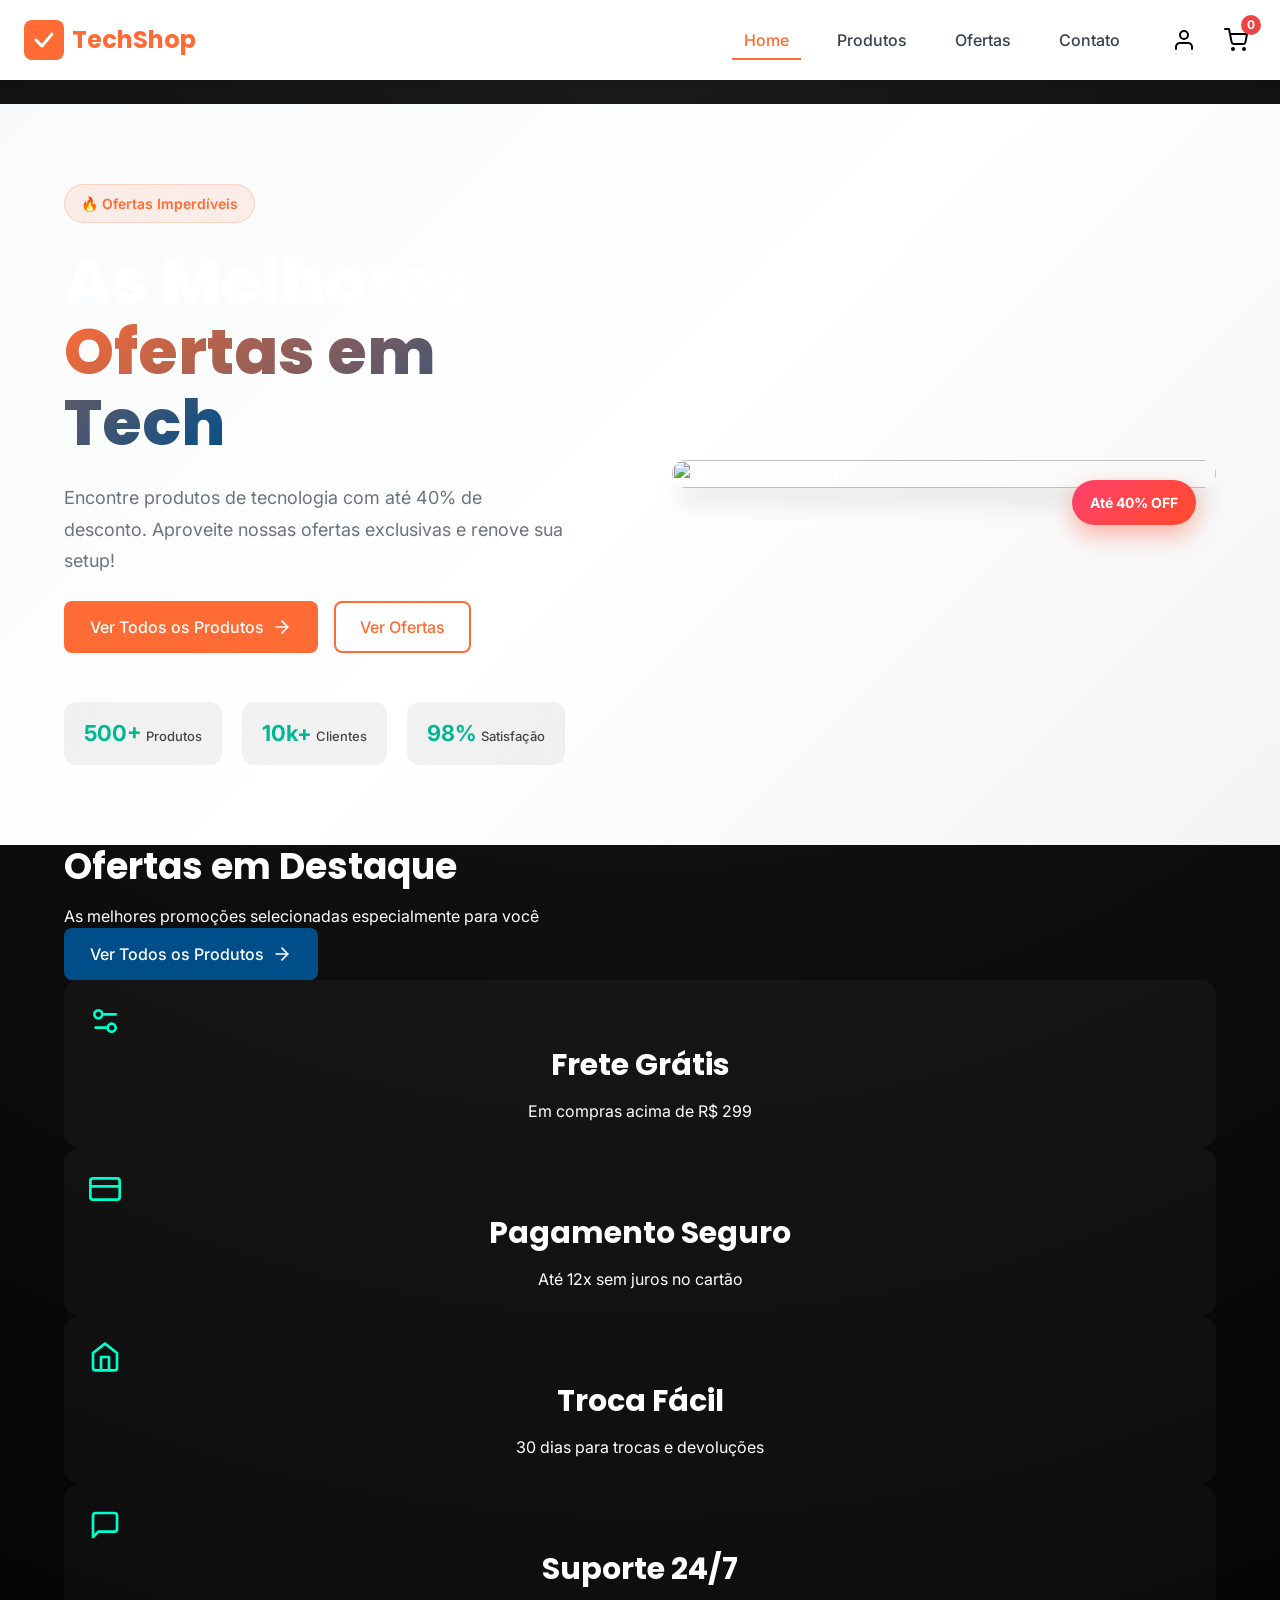
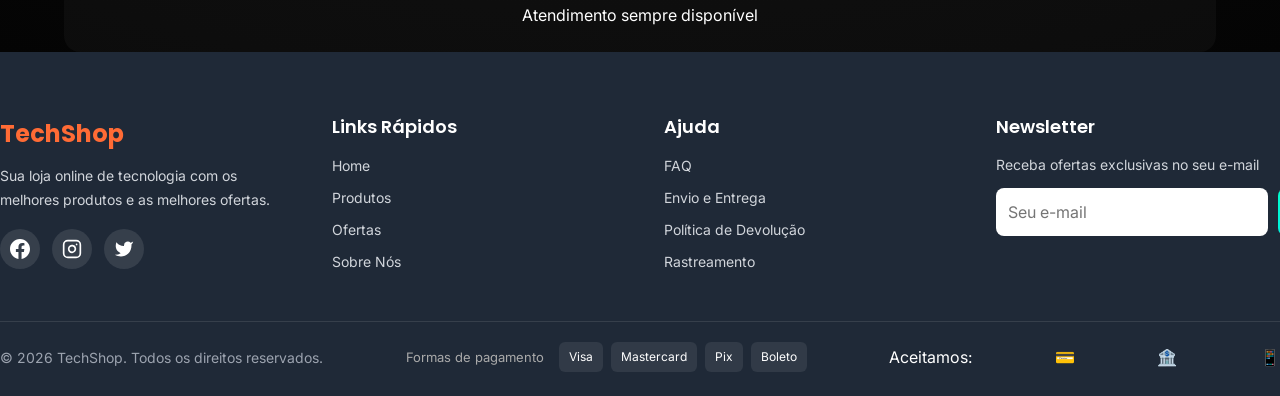
==== Downloads/incubadora-nivel-1-estagiario-main/pages/index.html @ 1cebe092 "style: melhora alinhamento e visual da seção de pagamentos no footer" ====
tml><!doctype html>
<html lang="pt-BR">
	<head>
		<meta charset="UTF-8" />
		<meta
			name="viewport"
			content="width=device-width, initial-scale=1.0" />
		<meta
			name="description"
			content="Encontre as melhores ofertas em eletrônicos, periféricos e muito mais. Compre com os melhores preços!" />
		<meta
			name="keywords"
			content="e-commerce, eletrônicos, ofertas, compras online" />
		<meta
			name="author"
			content="E-commerce" />

		<!-- Open Graph / Facebook -->
		<meta
			property="og:type"
			content="website" />
		<meta
			property="og:title"
			content="E-commerce - As Melhores Ofertas em Tecnologia" />
		<meta
			property="og:description"
			content="Encontre as melhores ofertas em eletrônicos, periféricos e muito mais" />

		<title>E-commerce - Home | As Melhores Ofertas em Tecnologia</title>

		<!-- Fonts -->
		<link
			rel="preconnect"
			href="https://fonts.googleapis.com" />
		<link
			rel="preconnect"
			href="https://fonts.gstatic.com"
			crossorigin />
		<link
			href="https://fonts.googleapis.com/css2?family=Inter:wght@300;400;500;600;700;800&family=Poppins:wght@400;500;600;700;800&display=swap"
			rel="stylesheet" />

		<!-- Stylesheet -->
		<link
			rel="stylesheet"
			href="../css/main.css" />
	</head>
	<body>
		<!-- Header / Navigation -->
		<header class="header">
			<div class="header__container">
				<!-- Logo -->
				<a
					href="index.html"
					class="header__logo">
					<svg
						class="header__logo-icon"
						viewBox="0 0 40 40"
						fill="none"
						xmlns="http://www.w3.org/2000/svg">
						<rect
							width="40"
							height="40"
							rx="8"
							fill="currentColor" />
						<path
							d="M12 20L18 26L28 14"
							stroke="white"
							stroke-width="3"
							stroke-linecap="round"
							stroke-linejoin="round" />
					</svg>
					<span>TechShop</span>
				</a>

				<!-- Menu Toggle (Mobile) -->
				<button
					class="header__menu-toggle"
					aria-label="Menu">
					<span class="header__menu-toggle-bar"></span>
					<span class="header__menu-toggle-bar"></span>
					<span class="header__menu-toggle-bar"></span>
				</button>

				<!-- Navigation -->
				<nav class="header__nav">
					<ul class="header__menu">
						<li class="header__menu-item">
							<a
								href="index.html"
								class="header__menu-link active"
								>Home</a
							>
						</li>
						<li class="header__menu-item">
							<a
								href="products.html"
								class="header__menu-link"
								>Produtos</a
							>
						</li>
						<li class="header__menu-item">
							<a
								href="#ofertas"
								class="header__menu-link"
								>Ofertas</a
							>
						</li>
						<li class="header__menu-item">
							<a
								href="#contato"
								class="header__menu-link"
								>Contato</a
							>
						</li>
					</ul>

					<!-- Actions -->
					<div class="header__actions">
						<button
							class="header__icon-btn"
							data-login-btn
							aria-label="Login">
							<svg
								xmlns="http://www.w3.org/2000/svg"
								width="24"
								height="24"
								viewBox="0 0 24 24"
								fill="none"
								stroke="currentColor"
								stroke-width="2"
								stroke-linecap="round"
								stroke-linejoin="round">
								<path d="M20 21v-2a4 4 0 0 0-4-4H8a4 4 0 0 0-4 4v2"></path>
								<circle
									cx="12"
									cy="7"
									r="4"></circle>
							</svg>
						</button>
						<button
							class="header__icon-btn"
							data-cart-btn
							aria-label="Carrinho">
							<svg
								xmlns="http://www.w3.org/2000/svg"
								width="24"
								height="24"
								viewBox="0 0 24 24"
								fill="none"
								stroke="currentColor"
								stroke-width="2"
								stroke-linecap="round"
								stroke-linejoin="round">
								<circle
									cx="9"
									cy="21"
									r="1"></circle>
								<circle
									cx="20"
									cy="21"
									r="1"></circle>
								<path
									d="M1 1h4l2.68 13.39a2 2 0 0 0 2 1.61h9.72a2 2 0 0 0 2-1.61L23 6H6"></path>
							</svg>
							<span class="header__cart-badge">0</span>
						</button>
					</div>
				</nav>

				<!-- Overlay for mobile menu -->
				<div class="header__overlay"></div>
			</div>
		</header>

		<!-- Main Content -->
		<main class="main-content">
			<!-- Hero Section -->
			<section class="hero">
				<div class="hero__container container">
					<div class="hero__content">
						<span class="hero__badge">🔥 Ofertas Imperdíveis</span>
						<h1 class="hero__title">
							As Melhores<br />
							<span class="hero__title-highlight">Ofertas em Tech</span>
						</h1>
						<p class="hero__description">
							Encontre produtos de tecnologia com até 40% de desconto. Aproveite
							nossas ofertas exclusivas e renove sua setup!
						</p>
						<div class="hero__actions">
							<a
								href="products.html"
								class="btn btn-primary btn-lg">
								Ver Todos os Produtos
								<svg
									xmlns="http://www.w3.org/2000/svg"
									width="20"
									height="20"
									viewBox="0 0 24 24"
									fill="none"
									stroke="currentColor"
									stroke-width="2"
									stroke-linecap="round"
									stroke-linejoin="round">
									<line
										x1="5"
										y1="12"
										x2="19"
										y2="12"></line>
									<polyline points="12 5 19 12 12 19"></polyline>
								</svg>
							</a>
							<a
								href="#ofertas"
								class="btn btn-outline btn-lg">
								Ver Ofertas
							</a>
						</div>
						<div class="hero__stats">
							<div class="hero__stat">
								<span class="hero__stat-value">500+</span>
								<span class="hero__stat-label">Produtos</span>
							</div>
							<div class="hero__stat">
								<span class="hero__stat-value">10k+</span>
								<span class="hero__stat-label">Clientes</span>
							</div>
							<div class="hero__stat">
								<span class="hero__stat-value">98%</span>
								<span class="hero__stat-label">Satisfação</span>
							</div>
						</div>
					</div>
					<div class="hero__image">
						<img
							src="https://images.unsplash.com/photo-1498049794561-7780e7231661?w=800&q=80"
							alt="Setup de tecnologia"
							class="hero__img" />
						<div class="hero__badge-float">
							<span class="hero__badge-float-text">Até 40% OFF</span>
						</div>
					</div>
				</div>
			</section>

			<!-- Featured Offers Section -->
			<section
				class="offers"
				id="ofertas">
				<div class="container">
					<div class="section__header">
						<h2 class="section__title">Ofertas em Destaque</h2>
						<p class="section__description">
							As melhores promoções selecionadas especialmente para você
						</p>
					</div>

					<div
						class="offers__grid"
						id="featuredProducts">
						<!-- Products will be loaded here by JS -->
					</div>

					<div class="section__footer">
						<a
							href="products.html"
							class="btn btn-secondary btn-lg">
							Ver Todos os Produtos
							<svg
								xmlns="http://www.w3.org/2000/svg"
								width="20"
								height="20"
								viewBox="0 0 24 24"
								fill="none"
								stroke="currentColor"
								stroke-width="2"
								stroke-linecap="round"
								stroke-linejoin="round">
								<line
									x1="5"
									y1="12"
									x2="19"
									y2="12"></line>
								<polyline points="12 5 19 12 12 19"></polyline>
							</svg>
						</a>
					</div>
				</div>
			</section>

			<!-- Benefits Section -->
			<section class="benefits py-20 bg-gray">

				<div class="container">
					<div class="benefits__grid">
						<div class="benefit">
							<div class="benefit__icon">
								<svg
									xmlns="http://www.w3.org/2000/svg"
									width="32"
									height="32"
									viewBox="0 0 24 24"
									fill="none"
									stroke="currentColor"
									stroke-width="2"
									stroke-linecap="round"
									stroke-linejoin="round">
									<path d="M20 7h-9"></path>
									<path d="M14 17H5"></path>
									<circle
										cx="17"
										cy="17"
										r="3"></circle>
									<circle
										cx="7"
										cy="7"
										r="3"></circle>
								</svg>
							</div>
							<h3 class="benefit__title">Frete Grátis</h3>
							<p class="benefit__text">Em compras acima de R$ 299</p>
						</div>
						<div class="benefit">
							<div class="benefit__icon">
								<svg
									xmlns="http://www.w3.org/2000/svg"
									width="32"
									height="32"
									viewBox="0 0 24 24"
									fill="none"
									stroke="currentColor"
									stroke-width="2"
									stroke-linecap="round"
									stroke-linejoin="round">
									<rect
										x="1"
										y="4"
										width="22"
										height="16"
										rx="2"
										ry="2"></rect>
									<line
										x1="1"
										y1="10"
										x2="23"
										y2="10"></line>
								</svg>
							</div>
							<h3 class="benefit__title">Pagamento Seguro</h3>
							<p class="benefit__text">Até 12x sem juros no cartão</p>
						</div>
						<div class="benefit">
							<div class="benefit__icon">
								<svg
									xmlns="http://www.w3.org/2000/svg"
									width="32"
									height="32"
									viewBox="0 0 24 24"
									fill="none"
									stroke="currentColor"
									stroke-width="2"
									stroke-linecap="round"
									stroke-linejoin="round">
									<path
										d="M3 9l9-7 9 7v11a2 2 0 0 1-2 2H5a2 2 0 0 1-2-2z"></path>
									<polyline points="9 22 9 12 15 12 15 22"></polyline>
								</svg>
							</div>
							<h3 class="benefit__title">Troca Fácil</h3>
							<p class="benefit__text">30 dias para trocas e devoluções</p>
						</div>
						<div class="benefit">
							<div class="benefit__icon">
								<svg
									xmlns="http://www.w3.org/2000/svg"
									width="32"
									height="32"
									viewBox="0 0 24 24"
									fill="none"
									stroke="currentColor"
									stroke-width="2"
									stroke-linecap="round"
									stroke-linejoin="round">
									<path
										d="M21 15a2 2 0 0 1-2 2H7l-4 4V5a2 2 0 0 1 2-2h14a2 2 0 0 1 2 2z"></path>
								</svg>
							</div>
							<h3 class="benefit__title">Suporte 24/7</h3>
							<p class="benefit__text">Atendimento sempre disponível</p>
						</div>
					</div>
				</div>
			</section>
		</main>

		<!-- Footer -->
		<footer class="footer">
			<div class="footer__container">
				<div class="footer__grid">
					<!-- About -->
					<div class="footer__column">
						<div class="footer__logo">TechShop</div>
						<p class="footer__about">
							Sua loja online de tecnologia com os melhores produtos e as
							melhores ofertas.
						</p>
						<div class="footer__social">
							<a
								href="#"
								class="footer__social-link"
								aria-label="Facebook">
								<svg
									xmlns="http://www.w3.org/2000/svg"
									width="20"
									height="20"
									viewBox="0 0 24 24"
									fill="currentColor">
									<path
										d="M24 12.073c0-6.627-5.373-12-12-12s-12 5.373-12 12c0 5.99 4.388 10.954 10.125 11.854v-8.385H7.078v-3.47h3.047V9.43c0-3.007 1.792-4.669 4.533-4.669 1.312 0 2.686.235 2.686.235v2.953H15.83c-1.491 0-1.956.925-1.956 1.874v2.25h3.328l-.532 3.47h-2.796v8.385C19.612 23.027 24 18.062 24 12.073z" />
								</svg>
							</a>
							<a
								href="#"
								class="footer__social-link"
								aria-label="Instagram">
								<svg
									xmlns="http://www.w3.org/2000/svg"
									width="20"
									height="20"
									viewBox="0 0 24 24"
									fill="none"
									stroke="currentColor"
									stroke-width="2"
									stroke-linecap="round"
									stroke-linejoin="round">
									<rect
										x="2"
										y="2"
										width="20"
										height="20"
										rx="5"
										ry="5"></rect>
									<path
										d="M16 11.37A4 4 0 1 1 12.63 8 4 4 0 0 1 16 11.37z"></path>
									<line
										x1="17.5"
										y1="6.5"
										x2="17.51"
										y2="6.5"></line>
								</svg>
							</a>
							<a
								href="#"
								class="footer__social-link"
								aria-label="Twitter">
								<svg
									xmlns="http://www.w3.org/2000/svg"
									width="20"
									height="20"
									viewBox="0 0 24 24"
									fill="currentColor">
									<path
										d="M23 3a10.9 10.9 0 01-3.14 1.53 4.48 4.48 0 00-7.86 3v1A10.66 10.66 0 013 4s-4 9 5 13a11.64 11.64 0 01-7 2c9 5 20 0 20-11.5a4.5 4.5 0 00-.08-.83A7.72 7.72 0 0023 3z" />
								</svg>
							</a>
						</div>
					</div>

					<!-- Links -->
					<div class="footer__column">
						<h4 class="footer__column-title">Links Rápidos</h4>
						<ul class="footer__links">
							<li>
								<a
									href="index.html"
									class="footer__link"
									>Home</a
								>
							</li>
							<li>
								<a
									href="products.html"
									class="footer__link"
									>Produtos</a
								>
							</li>
							<li>
								<a
									href="#ofertas"
									class="footer__link"
									>Ofertas</a
								>
							</li>
							<li>
								<a
									href="#"
									class="footer__link"
									>Sobre Nós</a
								>
							</li>
						</ul>
					</div>

					<!-- Help -->
					<div class="footer__column">
						<h4 class="footer__column-title">Ajuda</h4>
						<ul class="footer__links">
							<li>
								<a
									href="#"
									class="footer__link"
									>FAQ</a
								>
							</li>
							<li>
								<a
									href="#"
									class="footer__link"
									>Envio e Entrega</a
								>
							</li>
							<li>
								<a
									href="#"
									class="footer__link"
									>Política de Devolução</a
								>
							</li>
							<li>
								<a
									href="#"
									class="footer__link"
									>Rastreamento</a
								>
							</li>
						</ul>
					</div>

					<!-- Newsletter -->
					<div class="footer__column">
						<h4 class="footer__column-title">Newsletter</h4>
						<p class="footer__about">Receba ofertas exclusivas no seu e-mail</p>
						<form
							class="footer__newsletter-form"
							data-validate
							id="newsletterForm">
							<input
								type="email"
								name="email"
								class="footer__newsletter-input"
								placeholder="Seu e-mail"
								required />
							<button
								type="submit"
								class="footer__newsletter-btn">
								Inscrever
							</button>
						</form>
					</div>
				</div>

				<!-- Footer Bottom -->
				<div class="footer__bottom">
					<p class="footer__copyright">
						&copy; 2026 TechShop. Todos os direitos reservados.
					</p>
					
					<div class="footer__bottom-right">
   					 <span class="footer__payment-text">Formas de pagamento</span>

    					<div class="footer__payment-icons">
       				 	<span>Visa</span>
        				<span>Mastercard</span>
        				<span>Pix</span>
        				<span>Boleto</span>
    					</div>
						</div>
						<span
							style="color: var(--color-gray-400); font-size: var(--text-sm)"
							>Aceitamos:</span
						>
						<div class="footer__payment-icon">💳</div>
						<div class="footer__payment-icon">🏦</div>
						<div class="footer__payment-icon">📱</div>
					</div>
				</div>
			</div>
		</footer>

		<!-- Scripts -->
		<!-- Modules -->
		<script src="js/modules/modal.js"></script>
		<script src="js/modules/form-validator.js"></script>
		<script src="js/modules/navigation.js"></script>
		<script src="js/modules/utils.js"></script>
		<script src="js/modules/products-gallery.js"></script>
		<script src="js/modules/handlers.js"></script>
		<!-- Data & App -->
		<script src="js/products.js"></script>
		<script src="js/app.js"></script>
	</body>
</html>
---- Downloads/incubadora-nivel-1-estagiario-main/css/main.css ----
/* ========================================
   MAIN CSS - Importações modulares
   ======================================== */

/* Fundamentos (ordem importa!) */
@import url("reset.css");
@import url("variables.css");
@import url("base.css");

/* Componentes */
@import url("components/buttons.css");
@import url("components/header.css");
@import url("components/footer.css");
@import url("components/hero.css");
@import url("components/product-card.css");
@import url("components/modal.css");
@import url("components/forms.css");


/* =========================
   🔥 MELHORIAS VISUAIS
========================= */

/* Fundo geral */
body {
    background: radial-gradient(circle at top, #1a1a1a, #000);
    color: #fff;
}

/* Badge 40% OFF */
.hero__badge-float {
    position: absolute;
    top: 20px;
    right: 20px;
    background: linear-gradient(135deg, #ff416c, #ff4b2b);
    color: white;
    padding: 12px 18px;
    border-radius: 50px;
    font-weight: bold;
    font-size: 14px;
    box-shadow: 0 10px 25px rgba(255, 75, 43, 0.4);
    animation: pulse 2s infinite;
}

@keyframes pulse {
    0% { transform: scale(1); }
    50% { transform: scale(1.08); }
    100% { transform: scale(1); }
}

/* Stats (produtos, clientes, etc) */
.hero__stat {
    background: rgba(255,255,255,0.05);
    backdrop-filter: blur(10px);
    padding: 16px;
    border-radius: 12px;
    text-align: center;
    transition: 0.3s;
}

.hero__stat:hover {
    transform: translateY(-5px);
    box-shadow: 0 10px 20px rgba(0,0,0,0.2);
}

.hero__stat-value {
    font-size: 22px;
    font-weight: 700;
    color: #00ffcc;
}

/* Cards de produto */
.product-card {
    background: #111;
    border-radius: 16px;
    overflow: hidden;
    transition: 0.3s;
    position: relative;
}

.product-card:hover {
    transform: translateY(-10px) scale(1.02);
    box-shadow: 0 20px 40px rgba(0,0,0,0.4);
}

/* Selo de desconto */
.product-card::before {
    content: "-40%";
    position: absolute;
    top: 10px;
    left: 10px;
    background: red;
    color: white;
    padding: 5px 10px;
    border-radius: 8px;
    font-size: 12px;
}

/* Benefits */
.benefit {
    background: rgba(255,255,255,0.03);
    border-radius: 16px;
    padding: 25px;
    text-align: center;
    transition: 0.3s;
}

.benefit:hover {
    transform: translateY(-8px);
    background: rgba(255,255,255,0.08);
    box-shadow: 0 15px 30px rgba(0,0,0,0.3);
}

.benefit__icon {
    color: #00ffcc;
    margin-bottom: 10px;
}

/* Newsletter */
.footer__newsletter-form {
    display: flex;
    gap: 10px;
    margin-top: 10px;
}

.footer__newsletter-input {
    flex: 1;
    padding: 12px;
    border-radius: 8px;
    border: none;
    outline: none;
}

.footer__newsletter-btn {
    background: linear-gradient(135deg, #00ffcc, #00ccff);
    border: none;
    padding: 12px 16px;
    border-radius: 8px;
    color: #000;
    font-weight: bold;
    cursor: pointer;
}

.hero__stat-label {
    font-size: 13px;
    color: #444 !important; /* força aparecer em fundo claro */
    font-weight: 500;
}
/* =========================
   📊 HERO STATS (CORREÇÃO + MELHORIA)
========================= */

.hero__stats {
    display: flex;
    gap: 20px;
    margin-top: 25px;
}

.hero__stat {
    background: rgba(0, 0, 0, 0.05);
    padding: 15px 20px;
    border-radius: 12px;
    text-align: center;
}

.hero__stat-value {
    font-size: 22px;
    font-weight: 700;
    color: #00b894;
}

.hero__stat-label {
    font-size: 13px;
    color: #444;
    font-weight: 500;
}
/* =========================
   💳 FOOTER PAGAMENTOS FIX
========================= */

.footer__bottom {
    display: flex;
    justify-content: space-between;
    align-items: center;
    flex-wrap: wrap;
    padding-top: 20px;
}

.footer__bottom-right {
    display: flex;
    align-items: center;
    gap: 15px;
}

.footer__payment-text {
    font-size: 13px;
    color: #aaa;
}

.footer__payment-icons {
    display: flex;
    gap: 8px;
}

.footer__payment-icons span {
    background: rgba(255,255,255,0.08);
    padding: 6px 10px;
    border-radius: 6px;
    font-size: 12px;
    transition: 0.3s;
}

.footer__payment-icons span:hover {
    background: rgba(255,255,255,0.2);
}
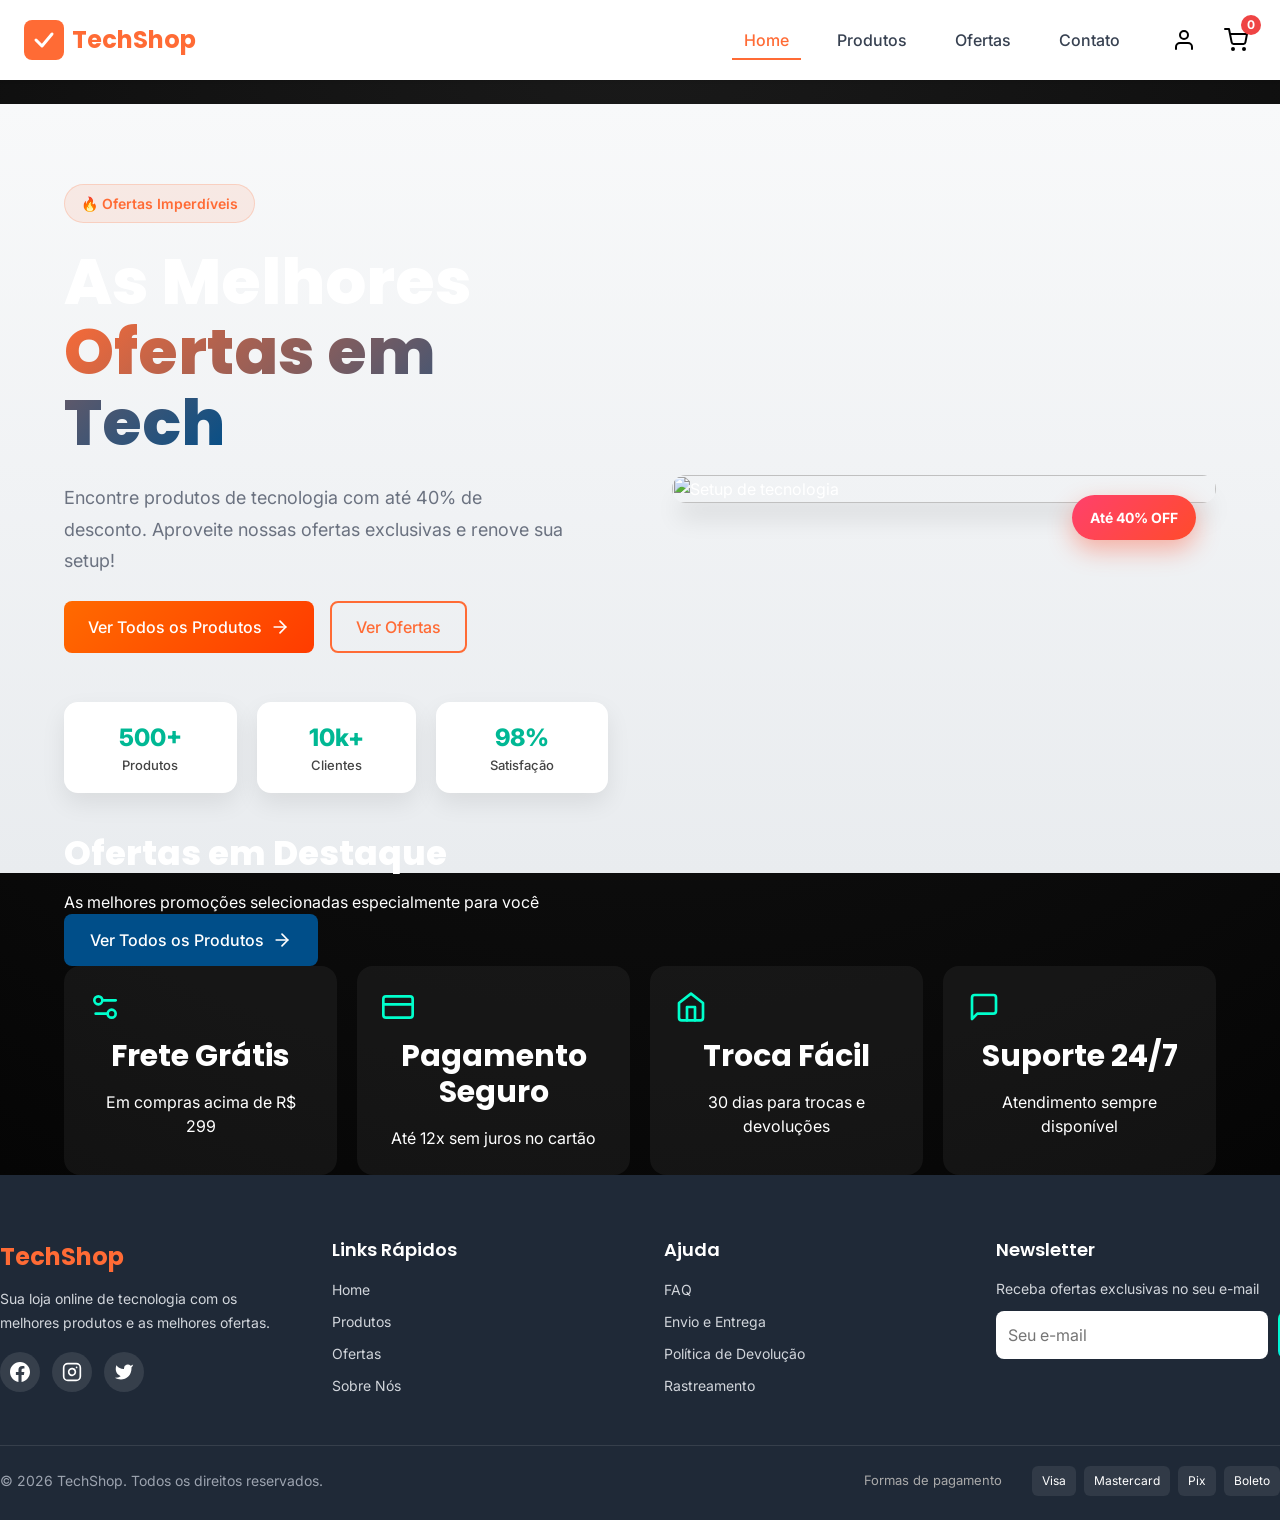
==== commit 6c1d4c45: "style: melhora layout dos benefits para grid e corrige footer duplicado" ====
--- a/Downloads/incubadora-nivel-1-estagiario-main/pages/index.html
+++ b/Downloads/incubadora-nivel-1-estagiario-main/pages/index.html
@@ -569,21 +569,19 @@
 					<div class="footer__bottom-right">
    					 <span class="footer__payment-text">Formas de pagamento</span>
 
+    					<div class="footer__payment-methods">
+    
+   						<span class="footer__payment-text">
+    					</span>
+
     					<div class="footer__payment-icons">
-       				 	<span>Visa</span>
-        				<span>Mastercard</span>
-        				<span>Pix</span>
-        				<span>Boleto</span>
-    					</div>
-						</div>
-						<span
-							style="color: var(--color-gray-400); font-size: var(--text-sm)"
-							>Aceitamos:</span
-						>
-						<div class="footer__payment-icon">💳</div>
-						<div class="footer__payment-icon">🏦</div>
-						<div class="footer__payment-icon">📱</div>
-					</div>
+       				 <span>Visa</span>
+       				 <span>Mastercard</span>
+       			 <span>Pix</span>
+        		<span>Boleto</span>
+   				 </div>
+
+				</div>
 				</div>
 			</div>
 		</footer>
--- a/Downloads/incubadora-nivel-1-estagiario-main/css/main.css
+++ b/Downloads/incubadora-nivel-1-estagiario-main/css/main.css
@@ -212,4 +212,101 @@
 
 .footer__payment-icons span:hover {
     background: rgba(255,255,255,0.2);
+}
+
+.footer__payment-methods {
+    display: flex;
+    align-items: center;
+    gap: 15px;
+}
+
+.footer__payment-icons {
+    display: flex;
+    gap: 8px;
+}
+
+.footer__payment-icons span {
+    background: rgba(255,255,255,0.08);
+    padding: 6px 10px;
+    border-radius: 6px;
+    font-size: 12px;
+}
+.hero__stat {
+    background: white;
+    padding: 18px 25px;
+    border-radius: 14px;
+    text-align: center;
+    box-shadow: 0 10px 25px rgba(0,0,0,0.08);
+    transition: 0.3s;
+}
+
+.hero__stat:hover {
+    transform: translateY(-5px);
+}
+
+.hero__stat-value {
+    font-size: 24px;
+    font-weight: 800;
+    color: #00b894;
+}
+
+.hero__stat-label {
+    font-size: 13px;
+    color: #777;
+}
+
+.hero {
+    background: linear-gradient(to bottom, #f8f9fa, #e9ecef);
+}
+
+.offers {
+    margin-top: -40px;
+    border-top-left-radius: 40px;
+    border-top-right-radius: 40px;
+}
+
+.section__title {
+    font-size: 34px;
+    font-weight: 800;
+}
+
+.btn-primary {
+    background: linear-gradient(135deg, #ff6a00, #ff3c00);
+    border: none;
+}
+
+.benefits__grid {
+    display: grid;
+    grid-template-columns: repeat(4, 1fr);
+    gap: 20px;
+}
+
+@media (max-width: 768px) {
+    .benefits__grid {
+        grid-template-columns: repeat(2, 1fr);
+    }
+}
+.benefit {
+    background: rgba(255,255,255,0.05);
+    padding: 25px;
+    border-radius: 16px;
+    text-align: center;
+    transition: 0.3s;
+}
+
+.benefit:hover {
+    transform: translateY(-8px);
+    box-shadow: 0 20px 40px rgba(0,255,200,0.15);
+}
+
+.benefit__icon {
+    font-size: 30px;
+    color: #00ffcc;
+    margin-bottom: 15px;
+}
+
+.benefit__icon {
+    font-size: 30px;
+    color: #00ffcc;
+    margin-bottom: 15px;
 }
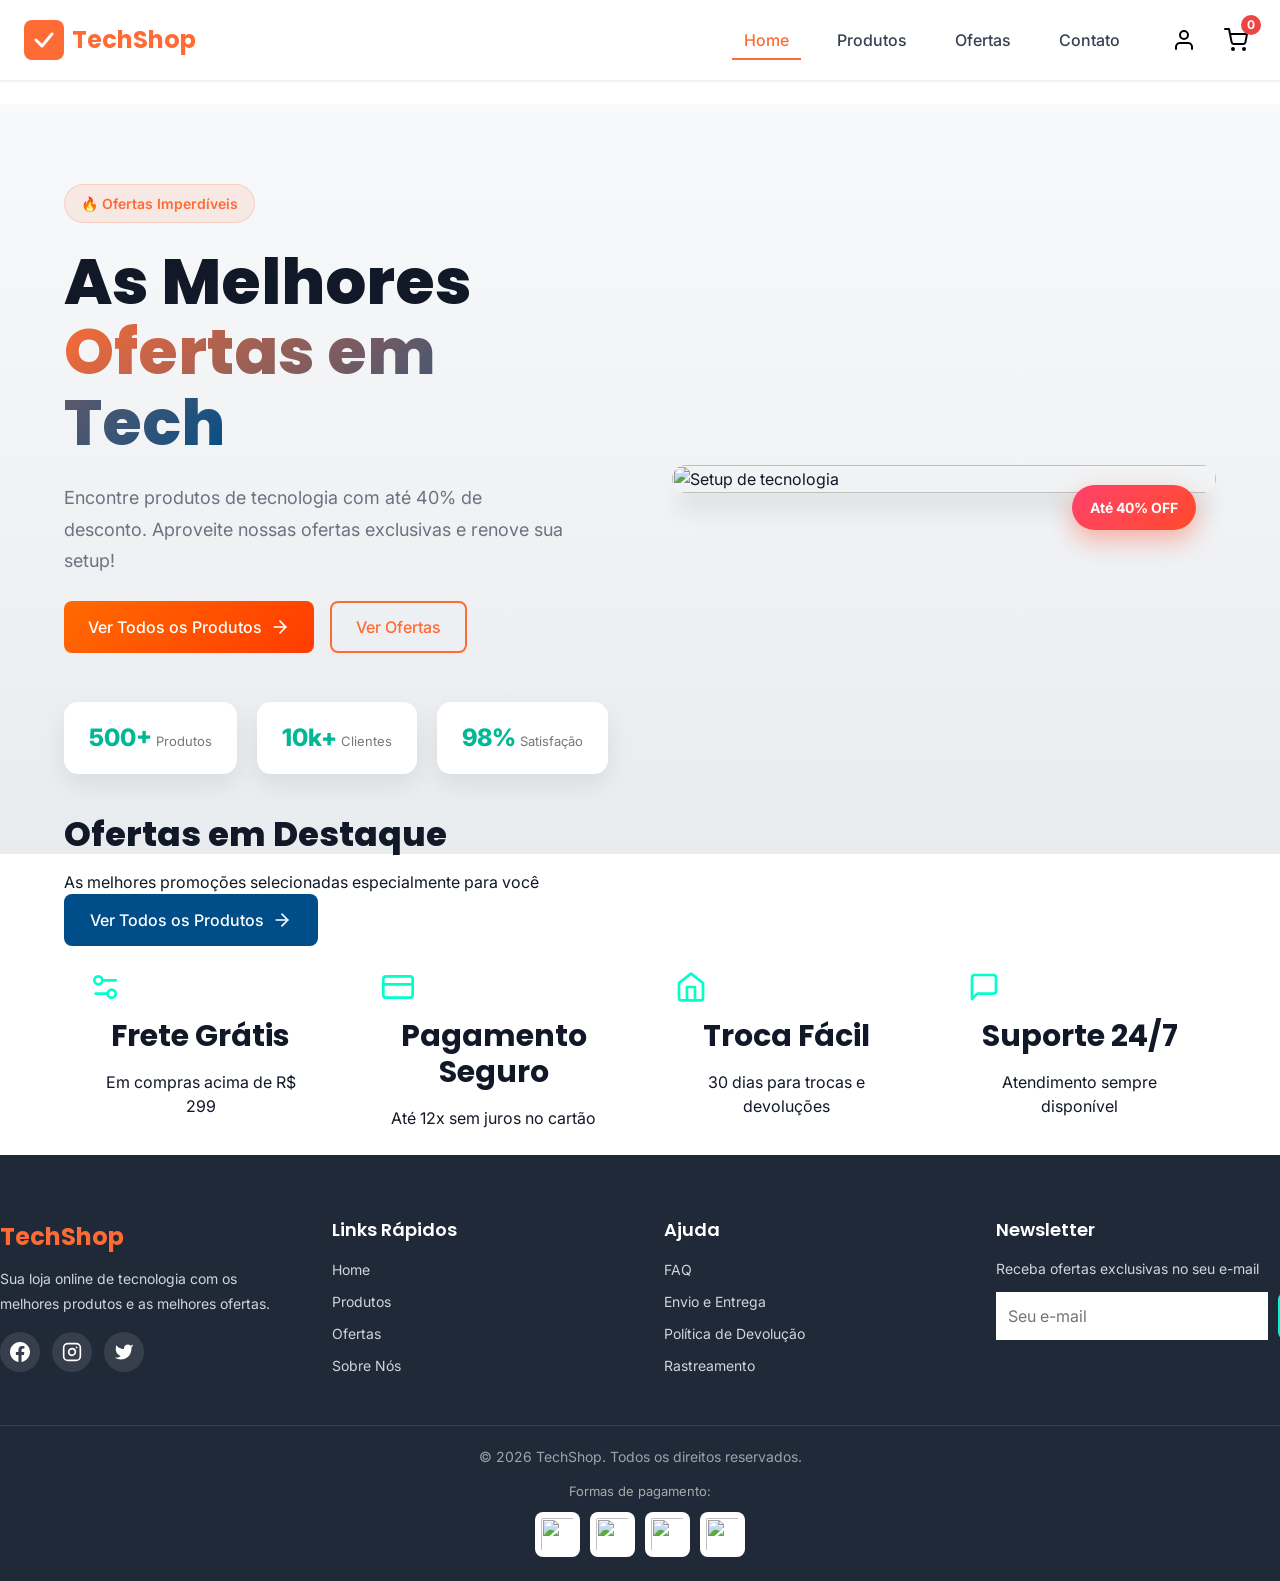
==== commit e39f6e67: "fix: corrige ícones de pagamento que não carregavam" ====
--- a/Downloads/incubadora-nivel-1-estagiario-main/pages/index.html
+++ b/Downloads/incubadora-nivel-1-estagiario-main/pages/index.html
@@ -559,31 +559,35 @@
 						</form>
 					</div>
 				</div>
-
 				<!-- Footer Bottom -->
-				<div class="footer__bottom">
-					<p class="footer__copyright">
-						&copy; 2026 TechShop. Todos os direitos reservados.
-					</p>
-					
-					<div class="footer__bottom-right">
-   					 <span class="footer__payment-text">Formas de pagamento</span>
-
-    					<div class="footer__payment-methods">
-    
-   						<span class="footer__payment-text">
-    					</span>
-
-    					<div class="footer__payment-icons">
-       				 <span>Visa</span>
-       				 <span>Mastercard</span>
-       			 <span>Pix</span>
-        		<span>Boleto</span>
-   				 </div>
-
-				</div>
-				</div>
-			</div>
+				<!-- Footer Bottom -->
+	<div class="footer__bottom">
+
+    <p class="footer__copyright">
+        &copy; 2026 TechShop. Todos os direitos reservados.
+    </p>
+
+    <div class="footer__bottom-right">
+
+        <span class="footer__payment-text">
+            Formas de pagamento:
+        </span>
+
+        <div class="footer__payment-icons">
+            
+		 	<img src="https://img.icons8.com/color/48/visa.png" alt="Visa">
+    		<img src="https://img.icons8.com/color/48/mastercard.png" alt="Mastercard">
+    		<img src="https://img.icons8.com/color/48/pix.png" alt="Pix">
+    		<img src="https://img.icons8.com/ios-filled/50/000000/boleto-bank-slip.png" alt="Boleto">
+			
+        </div>
+
+    </div>
+
+</div>
+				
+				
+				
 		</footer>
 
 		<!-- Scripts -->
--- a/Downloads/incubadora-nivel-1-estagiario-main/css/main.css
+++ b/Downloads/incubadora-nivel-1-estagiario-main/css/main.css
@@ -1,8 +1,8 @@
 /* ========================================
-   MAIN CSS - Importações modulares
-   ======================================== */
-
-/* Fundamentos (ordem importa!) */
+MAIN CSS - Importações modulares
+======================================== */
+
+/* Fundamentos */
 @import url("reset.css");
 @import url("variables.css");
 @import url("base.css");
@@ -16,297 +16,309 @@
 @import url("components/modal.css");
 @import url("components/forms.css");
 
-
+/* ========================================
+🎯 AJUSTES VISUAIS
+======================================== */
+
+/* HERO */
+.hero {
+background: linear-gradient(to bottom, #f8f9fa, #e9ecef);
+}
+
+/* Badge */
+.hero__badge-float {
+position: absolute;
+top: 20px;
+right: 20px;
+background: linear-gradient(135deg, #ff416c, #ff4b2b);
+color: white;
+padding: 12px 18px;
+border-radius: 50px;
+font-weight: bold;
+font-size: 14px;
+box-shadow: 0 10px 25px rgba(255, 75, 43, 0.4);
+animation: pulse 2s infinite;
+}
+
+@keyframes pulse {
+0% { transform: scale(1); }
+50% { transform: scale(1.08); }
+100% { transform: scale(1); }
+}
+
+/* HERO STATS */
+.hero__stats {
+display: flex;
+gap: 20px;
+margin-top: 25px;
+}
+
+.hero__stat {
+background: white;
+padding: 18px 25px;
+border-radius: 14px;
+text-align: center;
+box-shadow: 0 10px 25px rgba(0,0,0,0.08);
+transition: 0.3s;
+}
+
+.hero__stat:hover {
+transform: translateY(-5px);
+}
+
+.hero__stat-value {
+font-size: 24px;
+font-weight: 800;
+color: #00b894;
+}
+
+.hero__stat-label {
+font-size: 13px;
+color: #777;
+}
+
+/* OFFERS */
+.offers {
+margin-top: -40px;
+border-top-left-radius: 40px;
+border-top-right-radius: 40px;
+}
+
+/* TITULOS */
+.section__title {
+font-size: 34px;
+font-weight: 800;
+}
+
+/* BOTÃO */
+.btn-primary {
+background: linear-gradient(135deg, #ff6a00, #ff3c00);
+border: none;
+}
+
+/* PRODUCT CARD */
+.product-card {
+background: #111;
+border-radius: 16px;
+overflow: hidden;
+transition: 0.3s;
+position: relative;
+}
+
+.product-card:hover {
+transform: translateY(-10px) scale(1.02);
+box-shadow: 0 20px 40px rgba(0,0,0,0.4);
+}
+
+.product-card::before {
+content: "-40%";
+position: absolute;
+top: 10px;
+left: 10px;
+background: red;
+color: white;
+padding: 5px 10px;
+border-radius: 8px;
+font-size: 12px;
+}
+
+/* BENEFITS */
+.benefits__grid {
+display: grid;
+grid-template-columns: repeat(4, 1fr);
+gap: 20px;
+}
+
+@media (max-width: 768px) {
+.benefits__grid {
+grid-template-columns: repeat(2, 1fr);
+}
+}
+
+.benefit {
+background: rgba(255,255,255,0.05);
+padding: 25px;
+border-radius: 16px;
+text-align: center;
+transition: 0.3s;
+}
+
+.benefit:hover {
+transform: translateY(-8px);
+box-shadow: 0 20px 40px rgba(0,255,200,0.15);
+}
+
+.benefit__icon {
+font-size: 30px;
+color: #00ffcc;
+margin-bottom: 15px;
+}
+
+/* FILTROS */
+.filters {
+background: rgba(255,255,255,0.05);
+padding: 20px;
+border-radius: 16px;
+}
+
+.filters input,
+.filters select {
+width: 100%;
+padding: 10px;
+border-radius: 8px;
+border: none;
+margin-bottom: 10px;
+outline: none;
+}
+
+.filters button {
+width: 100%;
+padding: 10px;
+background: linear-gradient(135deg, #ff6a00, #ff3c00);
+border: none;
+border-radius: 8px;
+color: white;
+font-weight: bold;
+}
+
+/* EMPTY STATE */
+.empty-state {
+text-align: center;
+margin-top: 40px;
+}
+
+.empty-state h3 {
+font-size: 22px;
+margin-bottom: 10px;
+}
+
+.empty-state p {
+color: #aaa;
+}
+
+/* NEWSLETTER */
+.footer__newsletter-form {
+display: flex;
+gap: 10px;
+margin-top: 10px;
+}
+
+.footer__newsletter-input {
+flex: 1;
+padding: 12px;
+
+}
 /* =========================
-   🔥 MELHORIAS VISUAIS
+   🔥 FIX BOTÃO NEWSLETTER
 ========================= */
-
-/* Fundo geral */
-body {
-    background: radial-gradient(circle at top, #1a1a1a, #000);
-    color: #fff;
-}
-
-/* Badge 40% OFF */
-.hero__badge-float {
-    position: absolute;
-    top: 20px;
-    right: 20px;
-    background: linear-gradient(135deg, #ff416c, #ff4b2b);
-    color: white;
-    padding: 12px 18px;
-    border-radius: 50px;
-    font-weight: bold;
-    font-size: 14px;
-    box-shadow: 0 10px 25px rgba(255, 75, 43, 0.4);
-    animation: pulse 2s infinite;
-}
-
-@keyframes pulse {
-    0% { transform: scale(1); }
-    50% { transform: scale(1.08); }
-    100% { transform: scale(1); }
-}
-
-/* Stats (produtos, clientes, etc) */
-.hero__stat {
-    background: rgba(255,255,255,0.05);
-    backdrop-filter: blur(10px);
-    padding: 16px;
-    border-radius: 12px;
-    text-align: center;
-    transition: 0.3s;
-}
-
-.hero__stat:hover {
-    transform: translateY(-5px);
-    box-shadow: 0 10px 20px rgba(0,0,0,0.2);
-}
-
-.hero__stat-value {
-    font-size: 22px;
-    font-weight: 700;
-    color: #00ffcc;
-}
-
-/* Cards de produto */
-.product-card {
-    background: #111;
-    border-radius: 16px;
-    overflow: hidden;
-    transition: 0.3s;
-    position: relative;
-}
-
-.product-card:hover {
-    transform: translateY(-10px) scale(1.02);
-    box-shadow: 0 20px 40px rgba(0,0,0,0.4);
-}
-
-/* Selo de desconto */
-.product-card::before {
-    content: "-40%";
-    position: absolute;
-    top: 10px;
-    left: 10px;
-    background: red;
-    color: white;
-    padding: 5px 10px;
-    border-radius: 8px;
-    font-size: 12px;
-}
-
-/* Benefits */
-.benefit {
-    background: rgba(255,255,255,0.03);
-    border-radius: 16px;
-    padding: 25px;
-    text-align: center;
-    transition: 0.3s;
-}
-
-.benefit:hover {
-    transform: translateY(-8px);
-    background: rgba(255,255,255,0.08);
-    box-shadow: 0 15px 30px rgba(0,0,0,0.3);
-}
-
-.benefit__icon {
-    color: #00ffcc;
-    margin-bottom: 10px;
-}
-
-/* Newsletter */
-.footer__newsletter-form {
-    display: flex;
-    gap: 10px;
-    margin-top: 10px;
-}
-
-.footer__newsletter-input {
-    flex: 1;
-    padding: 12px;
-    border-radius: 8px;
-    border: none;
-    outline: none;
-}
 
 .footer__newsletter-btn {
     background: linear-gradient(135deg, #00ffcc, #00ccff);
+    color: #000;
     border: none;
     padding: 12px 16px;
     border-radius: 8px;
-    color: #000;
     font-weight: bold;
     cursor: pointer;
-}
-
-.hero__stat-label {
-    font-size: 13px;
-    color: #444 !important; /* força aparecer em fundo claro */
-    font-weight: 500;
-}
+    transition: 0.3s;
+}
+
+.footer__newsletter-btn:hover {
+    transform: translateY(-2px);
+    opacity: 0.9;
+}
+
+
 /* =========================
-   📊 HERO STATS (CORREÇÃO + MELHORIA)
-========================= */
-
-.hero__stats {
-    display: flex;
-    gap: 20px;
-    margin-top: 25px;
-}
-
-.hero__stat {
-    background: rgba(0, 0, 0, 0.05);
-    padding: 15px 20px;
-    border-radius: 12px;
-    text-align: center;
-}
-
-.hero__stat-value {
-    font-size: 22px;
-    font-weight: 700;
-    color: #00b894;
-}
-
-.hero__stat-label {
-    font-size: 13px;
-    color: #444;
-    font-weight: 500;
-}
-/* =========================
-   💳 FOOTER PAGAMENTOS FIX
+   💳 FOOTER PREMIUM
 ========================= */
 
 .footer__bottom {
     display: flex;
     justify-content: space-between;
     align-items: center;
-    flex-wrap: wrap;
     padding-top: 20px;
-}
-
+    border-top: 1px solid rgba(255,255,255,0.1);
+}
+
+/* Container direita */
 .footer__bottom-right {
     display: flex;
     align-items: center;
     gap: 15px;
 }
 
+/* Texto */
 .footer__payment-text {
     font-size: 13px;
     color: #aaa;
 }
 
+/* Ícones */
 .footer__payment-icons {
     display: flex;
-    gap: 8px;
-}
-
-.footer__payment-icons span {
-    background: rgba(255,255,255,0.08);
-    padding: 6px 10px;
-    border-radius: 6px;
-    font-size: 12px;
+    gap: 10px;
+}
+
+/* Estilo dos logos */
+.footer__payment-icons img {
+    width: 45px;
+    height: auto;
+    background: white;
+    padding: 6px;
+    border-radius: 8px;
     transition: 0.3s;
-}
-
-.footer__payment-icons span:hover {
-    background: rgba(255,255,255,0.2);
-}
-
-.footer__payment-methods {
-    display: flex;
+    cursor: pointer;
+}
+
+/* Hover bonito */
+.footer__payment-icons img:hover {
+    transform: translateY(-4px) scale(1.1);
+    box-shadow: 0 10px 20px rgba(0,255,200,0.3);
+}
+
+/* Entrada suave */
+.footer__payment-icons img {
+    opacity: 0;
+    transform: translateY(10px);
+    animation: fadeUp 0.6s ease forwards;
+}
+
+/* Delay em cascata */
+.footer__payment-icons img:nth-child(1) { animation-delay: 0.1s; }
+.footer__payment-icons img:nth-child(2) { animation-delay: 0.2s; }
+.footer__payment-icons img:nth-child(3) { animation-delay: 0.3s; }
+.footer__payment-icons img:nth-child(4) { animation-delay: 0.4s; }
+
+/* Keyframes */
+@keyframes fadeUp {
+    to {
+        opacity: 1;
+        transform: translateY(0);
+    }
+}
+
+
+.footer__bottom {
+    display: flex;
+    flex-direction: column;
     align-items: center;
     gap: 15px;
-}
-
-.footer__payment-icons {
-    display: flex;
-    gap: 8px;
-}
-
-.footer__payment-icons span {
-    background: rgba(255,255,255,0.08);
-    padding: 6px 10px;
-    border-radius: 6px;
-    font-size: 12px;
-}
-.hero__stat {
+    padding-top: 20px;
+    border-top: 1px solid rgba(255,255,255,0.1);
+    text-align: center;
+}
+
+.footer__bottom-right {
+    display: flex;
+    flex-direction: column;
+    align-items: center;
+    gap: 10px;
+}
+
+.footer__payment-icons img {
+    width: 45px;
     background: white;
-    padding: 18px 25px;
-    border-radius: 14px;
-    text-align: center;
-    box-shadow: 0 10px 25px rgba(0,0,0,0.08);
-    transition: 0.3s;
-}
-
-.hero__stat:hover {
-    transform: translateY(-5px);
-}
-
-.hero__stat-value {
-    font-size: 24px;
-    font-weight: 800;
-    color: #00b894;
-}
-
-.hero__stat-label {
-    font-size: 13px;
-    color: #777;
-}
-
-.hero {
-    background: linear-gradient(to bottom, #f8f9fa, #e9ecef);
-}
-
-.offers {
-    margin-top: -40px;
-    border-top-left-radius: 40px;
-    border-top-right-radius: 40px;
-}
-
-.section__title {
-    font-size: 34px;
-    font-weight: 800;
-}
-
-.btn-primary {
-    background: linear-gradient(135deg, #ff6a00, #ff3c00);
-    border: none;
-}
-
-.benefits__grid {
-    display: grid;
-    grid-template-columns: repeat(4, 1fr);
-    gap: 20px;
-}
-
-@media (max-width: 768px) {
-    .benefits__grid {
-        grid-template-columns: repeat(2, 1fr);
-    }
-}
-.benefit {
-    background: rgba(255,255,255,0.05);
-    padding: 25px;
-    border-radius: 16px;
-    text-align: center;
-    transition: 0.3s;
-}
-
-.benefit:hover {
-    transform: translateY(-8px);
-    box-shadow: 0 20px 40px rgba(0,255,200,0.15);
-}
-
-.benefit__icon {
-    font-size: 30px;
-    color: #00ffcc;
-    margin-bottom: 15px;
-}
-
-.benefit__icon {
-    font-size: 30px;
-    color: #00ffcc;
-    margin-bottom: 15px;
+    padding: 6px;
+    border-radius: 8px;
 }
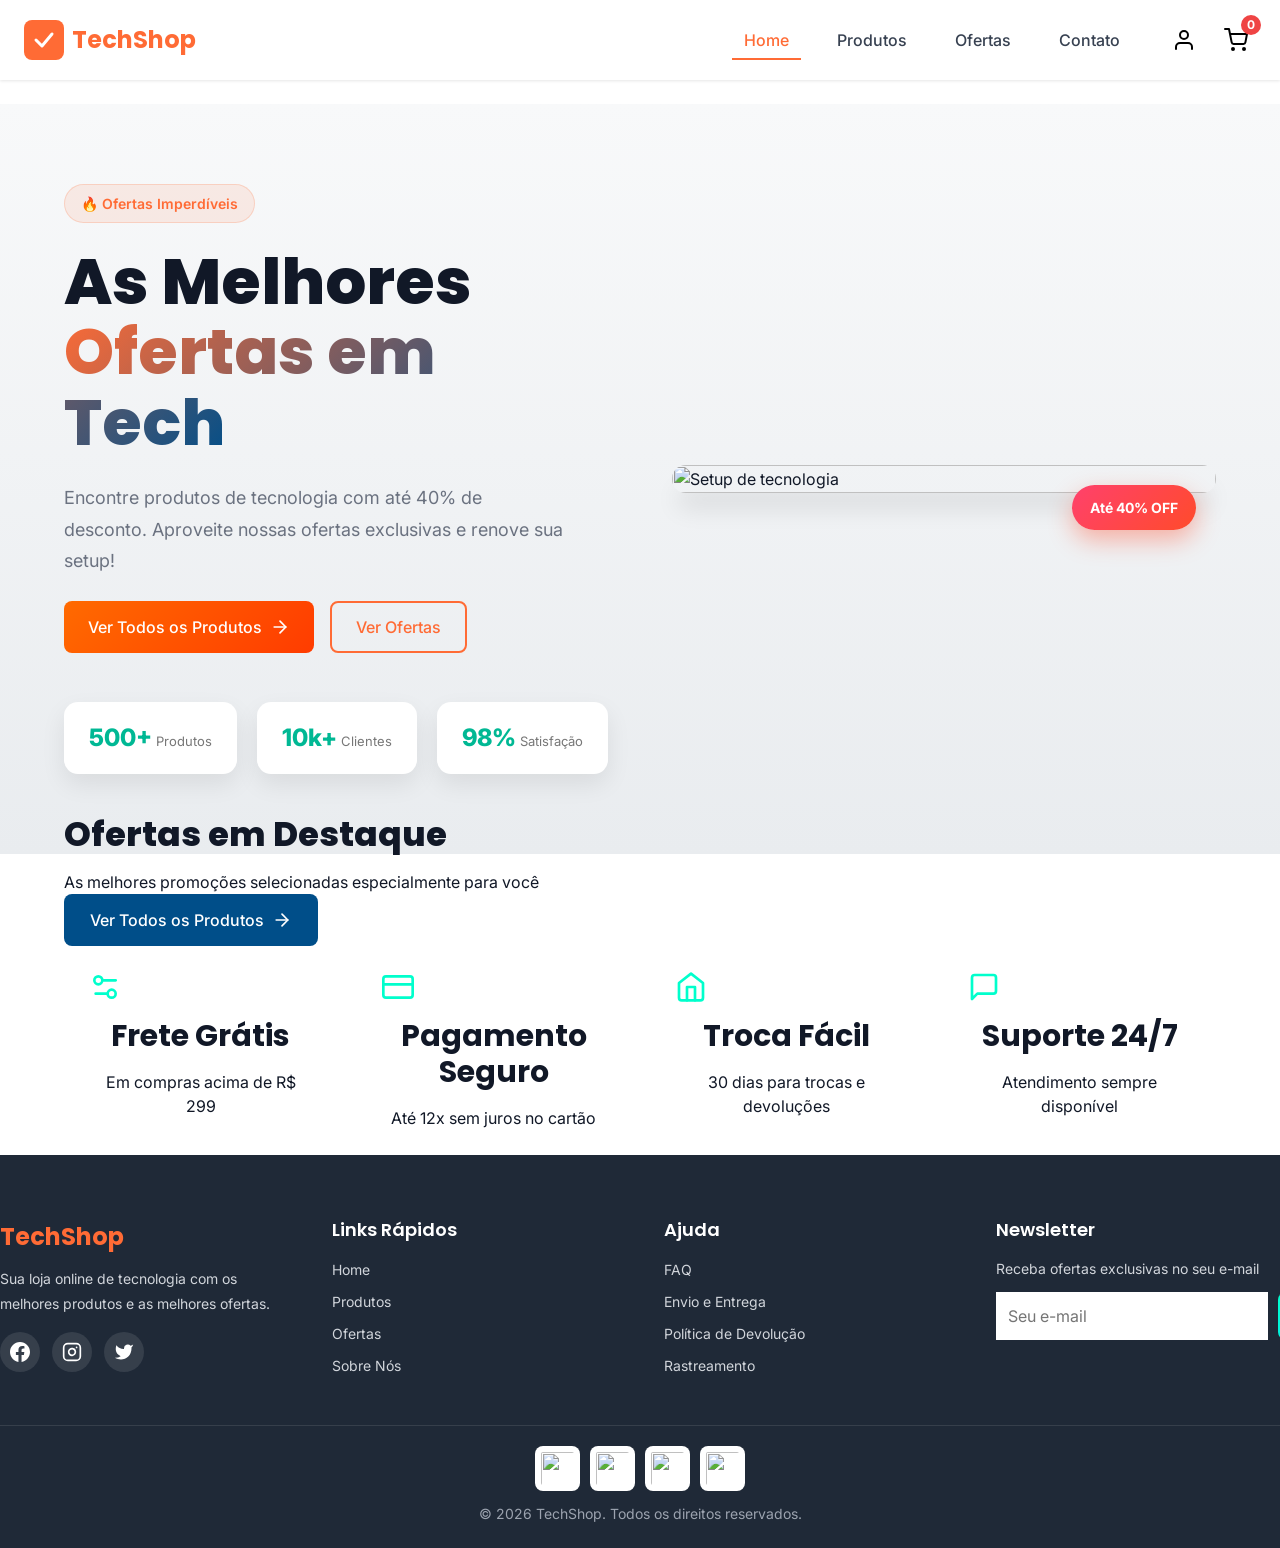
==== commit c7f5895d: "fix: remove duplicação de ícones de pagamento e centraliza footer" ====
--- a/Downloads/incubadora-nivel-1-estagiario-main/pages/index.html
+++ b/Downloads/incubadora-nivel-1-estagiario-main/pages/index.html
@@ -561,26 +561,23 @@
 				</div>
 				<!-- Footer Bottom -->
 				<!-- Footer Bottom -->
-	<div class="footer__bottom">
+	
+				<div class="footer__bottom">
+
+    <div class="footer__payment-icons">
+        <img src="https://img.icons8.com/color/48/visa.png" alt="Visa">
+        <img src="https://img.icons8.com/color/48/mastercard.png" alt="Mastercard">
+        <img src="https://img.icons8.com/color/48/pix.png" alt="Pix">
+        <img src="https://img.icons8.com/fluency/48/bank-card-back-side.png" alt="Boleto">
+    </div>
 
     <p class="footer__copyright">
-        &copy; 2026 TechShop. Todos os direitos reservados.
+        © 2026 TechShop. Todos os direitos reservados.
     </p>
 
-    <div class="footer__bottom-right">
-
-        <span class="footer__payment-text">
-            Formas de pagamento:
-        </span>
-
-        <div class="footer__payment-icons">
-            
-		 	<img src="https://img.icons8.com/color/48/visa.png" alt="Visa">
-    		<img src="https://img.icons8.com/color/48/mastercard.png" alt="Mastercard">
-    		<img src="https://img.icons8.com/color/48/pix.png" alt="Pix">
-    		<img src="https://img.icons8.com/ios-filled/50/000000/boleto-bank-slip.png" alt="Boleto">
-			
-        </div>
+</div>
+
+</div>
 
     </div>
 
--- a/Downloads/incubadora-nivel-1-estagiario-main/css/main.css
+++ b/Downloads/incubadora-nivel-1-estagiario-main/css/main.css
@@ -321,4 +321,19 @@
     background: white;
     padding: 6px;
     border-radius: 8px;
+}
+
+.footer__bottom {
+    display: flex;
+    flex-direction: column;
+    align-items: center;
+    gap: 12px;
+    padding-top: 20px;
+    border-top: 1px solid rgba(255,255,255,0.1);
+    text-align: center;
+}
+
+.footer__payment-icons {
+    display: flex;
+    gap: 10px;
 }
